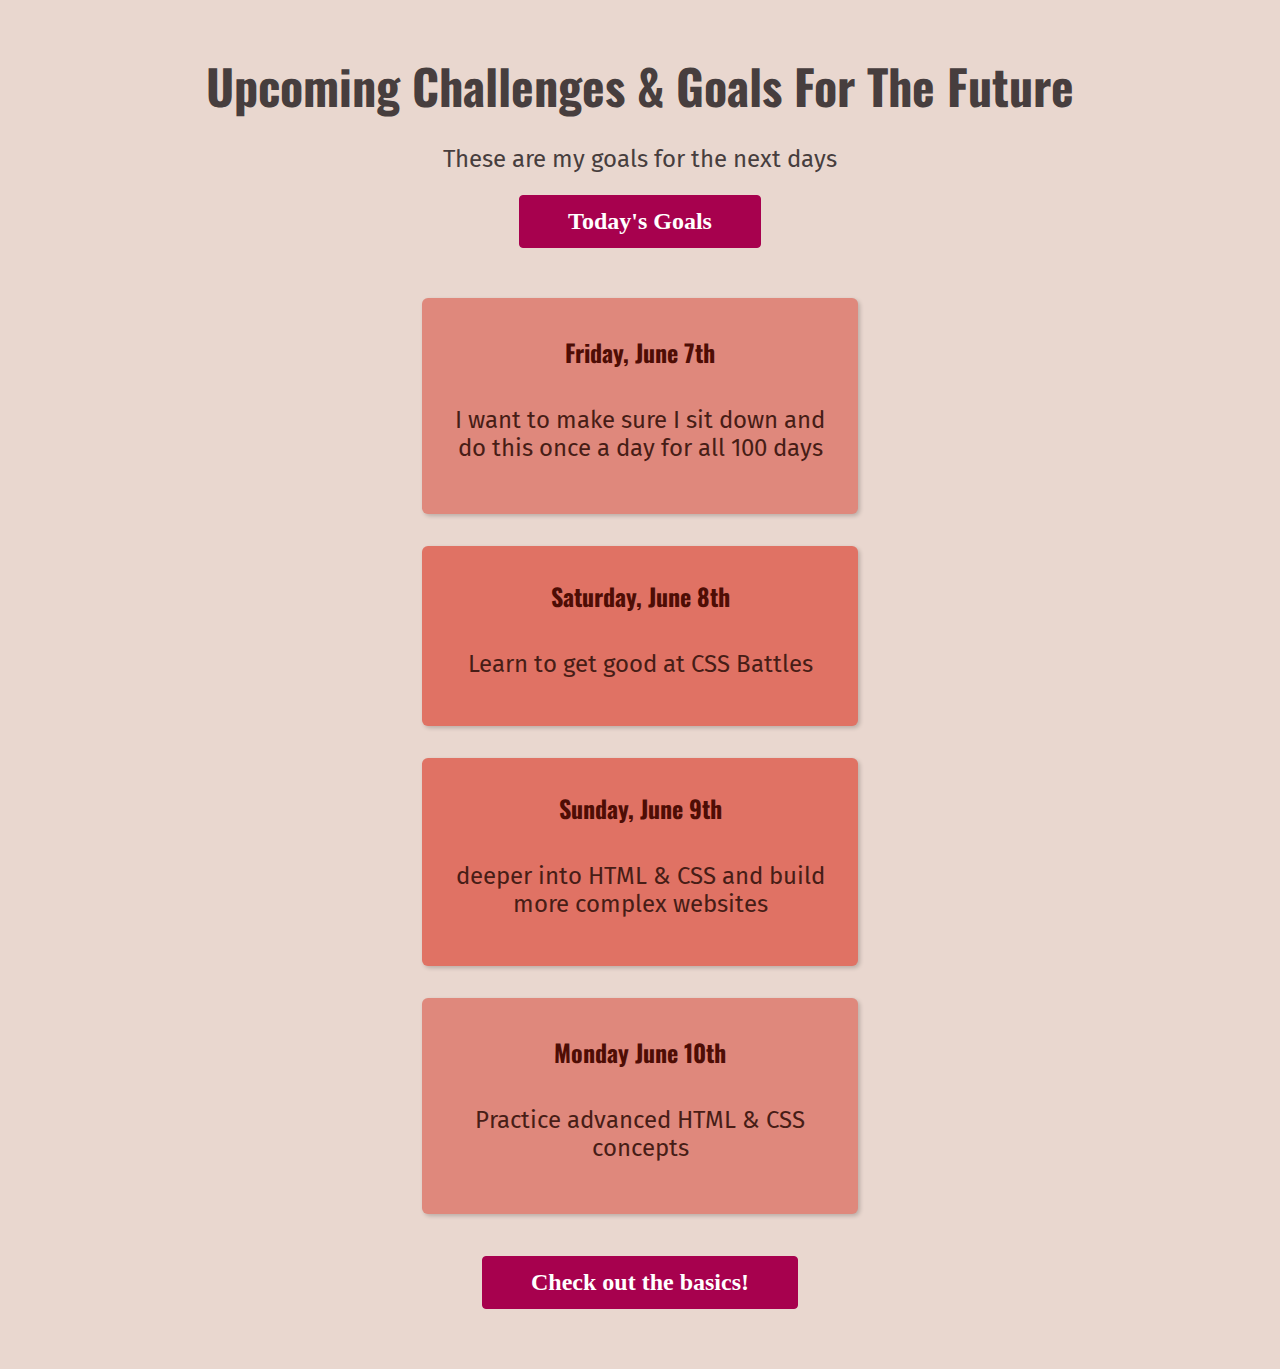
==== full-week.html @ 03b37a37 "added the entirety of days 1-14 work" ====
<!DOCTYPE html>
<html lang="en">
  <head>
    <meta charset="UTF-8" />
    <link href="styles/shared.css" rel="stylesheet" />
    <link href="styles/full-week.css" rel="stylesheet" />
    <link rel="preconnect" href="https://fonts.googleapis.com" />
    <link rel="preconnect" href="https://fonts.gstatic.com" crossorigin />
    <link
      href="https://fonts.googleapis.com/css2?family=Fira+Sans:wght@400;700&family=Oswald:wght@700&display=swap"
      rel="stylesheet"
    />
    <title>My Upcoming Challenges</title>
  </head>
  <body>
    <header>
      <h1>Upcoming Challenges & Goals For The Future</h1>
      <p id="description">These are my goals for the next days</p>
      <a href="index.html"> Today's Goals </a>
    </header>
    <main>
      <ol>
        <li>
          <h2>Friday, June 7th</h2>
          <p>
            I want to make sure I sit down and do this once a day for all 100
            days
          </p>
        </li>
        <li class="highlight-goal">
          <h2>Saturday, June 8th</h2>
          <p>Learn to get good at CSS Battles</p>
        </li>
        <li class="highlight-goal">
          <h2>Sunday, June 9th</h2>
          <p >deeper into HTML & CSS and build more complex websites</p>
        </li>
        <li>
          <h2>Monday June 10th</h2>
          <p>Practice advanced HTML & CSS concepts</p>
        </li>
      </ol>
    </main>
    <footer>
      <a href="summary.html">Check out the basics!</a> 
    </footer>
  </body>
</html>
---- styles/shared.css ----
body {
  text-align: center;
  background-color: rgb(233, 215, 207);
  margin: 50px;
}

h1 {
  font-family: "Oswald", sans-serif;
}
p {
  font-family: "Fira Sans", sans-serif;
  font-size: 24px;
  color: rgb(71, 62, 62);
}
a {
  text-decoration: none;
  color: rgb(126, 56, 59);
  font-weight: bold;
}
a:hover {
  text-decoration: underline;
}
---- styles/full-week.css ----
header {
  margin-bottom: 40px;
}

h1 {
  font-size: 48px;
  color: rgb(71, 62, 62);
  margin: 0;
}

#description {
    margin-bottom: 12px;
}

/* header p {
  margin-bottom: 36px;
}
 */
a {
  padding: 12px 48px;
  background-color: rgb(167, 1, 78);
  color: white;
  border: 1px solid rgb(167, 1, 78);
  border-radius: 4px;
  font-size: 24px;
  display: inline-block;
  margin: 10px;
}
a:hover {
  text-decoration: none;
  background-color: rgb(180, 12, 90);
}

ol {
  list-style: none;
  width: 500px;
  margin: 36px auto 0 auto;
  padding: 0;
}

li {
  background-color: rgb(223, 136, 124);
  border-radius: 6px;
  margin: 32px;
  padding: 16px;
  box-shadow: 2px 2px 4px rgba(0, 0, 0, 0.2);
}

h2 {
  color: rgb(78, 13, 5);
  font-family: "Oswald", sans-serif;
}
main p {
  padding: 12px;
  color: rgb(71, 29, 22);
}

.highlight-goal {
  padding: 12px;
  background-color: rgb(224, 114, 100);
}
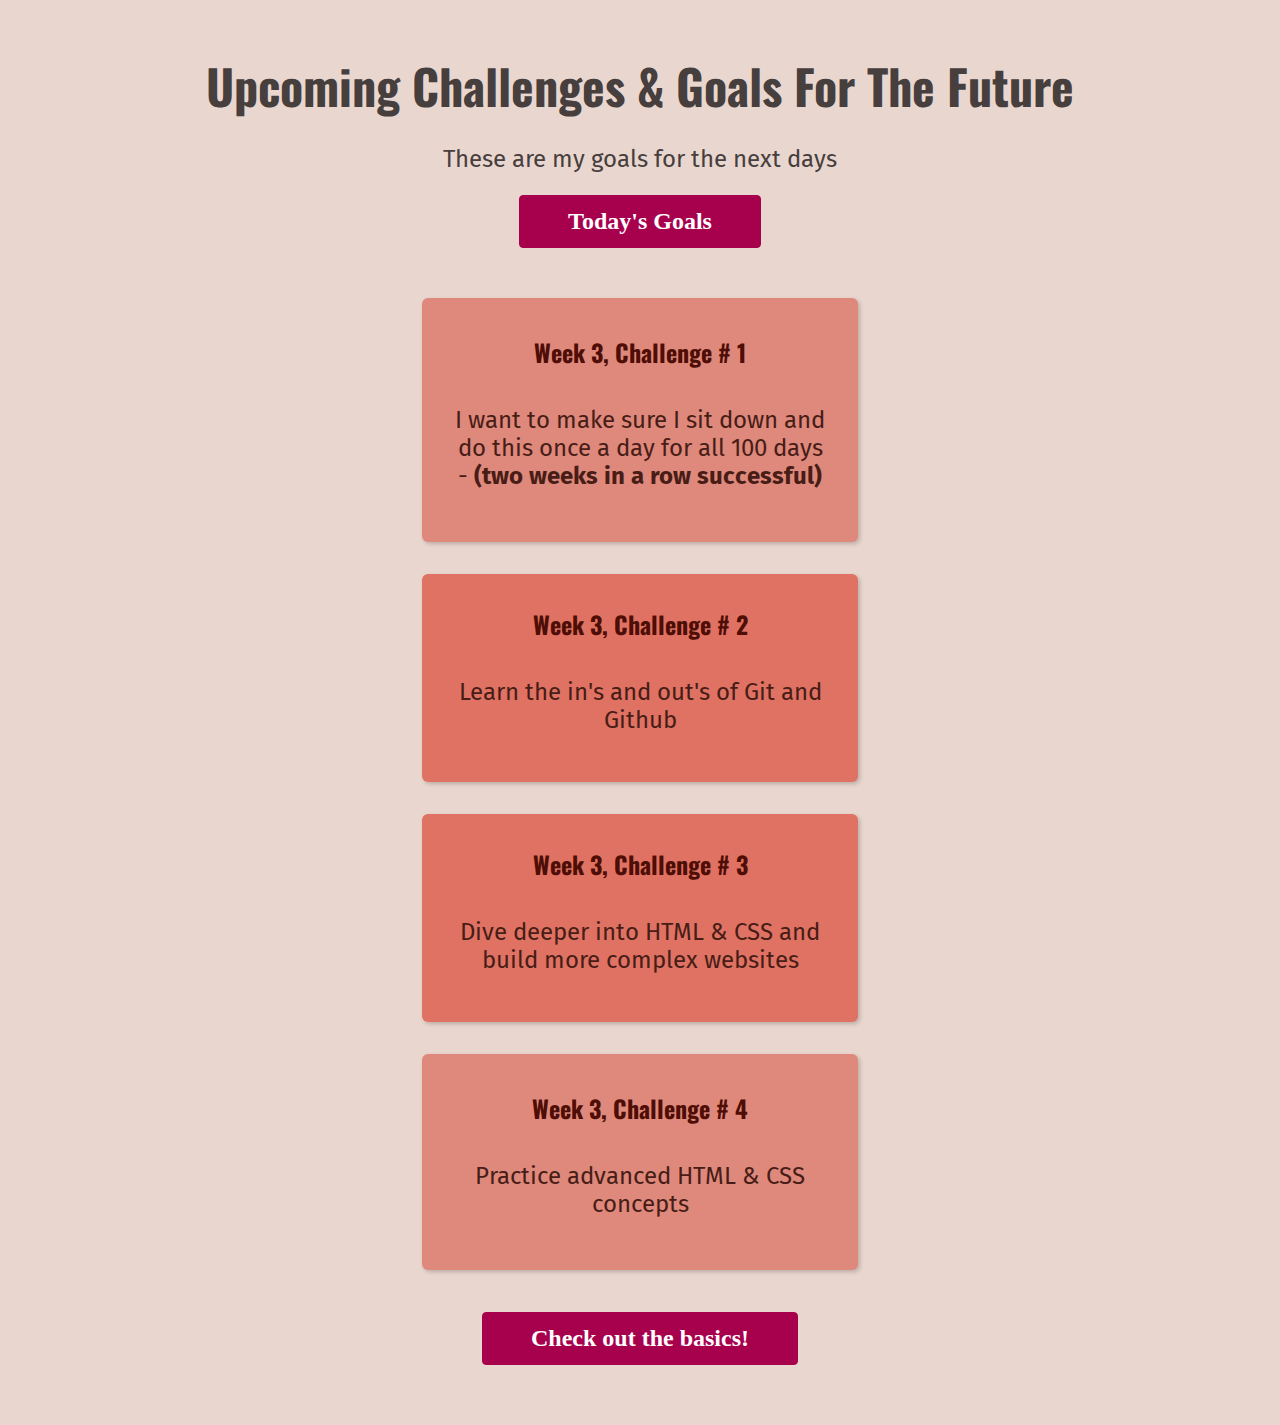
==== commit 67311606: "updated main challenge on index.html, and updated the challenges for the full week" ====
--- a/full-week.html
+++ b/full-week.html
@@ -21,22 +21,22 @@
     <main>
       <ol>
         <li>
-          <h2>Friday, June 7th</h2>
+          <h2>Week 3, Challenge # 1 </h2>
           <p>
             I want to make sure I sit down and do this once a day for all 100
-            days
+            days - <strong>(two weeks in a row successful)</strong>
           </p>
         </li>
         <li class="highlight-goal">
-          <h2>Saturday, June 8th</h2>
-          <p>Learn to get good at CSS Battles</p>
+          <h2>Week 3, Challenge # 2</h2>
+          <p>Learn the in's and out's of Git and Github</p>
         </li>
         <li class="highlight-goal">
-          <h2>Sunday, June 9th</h2>
-          <p >deeper into HTML & CSS and build more complex websites</p>
+          <h2>Week 3, Challenge # 3</h2>
+          <p >Dive deeper into HTML & CSS and build more complex websites</p>
         </li>
         <li>
-          <h2>Monday June 10th</h2>
+          <h2>Week 3, Challenge # 4</h2>
           <p>Practice advanced HTML & CSS concepts</p>
         </li>
       </ol>
